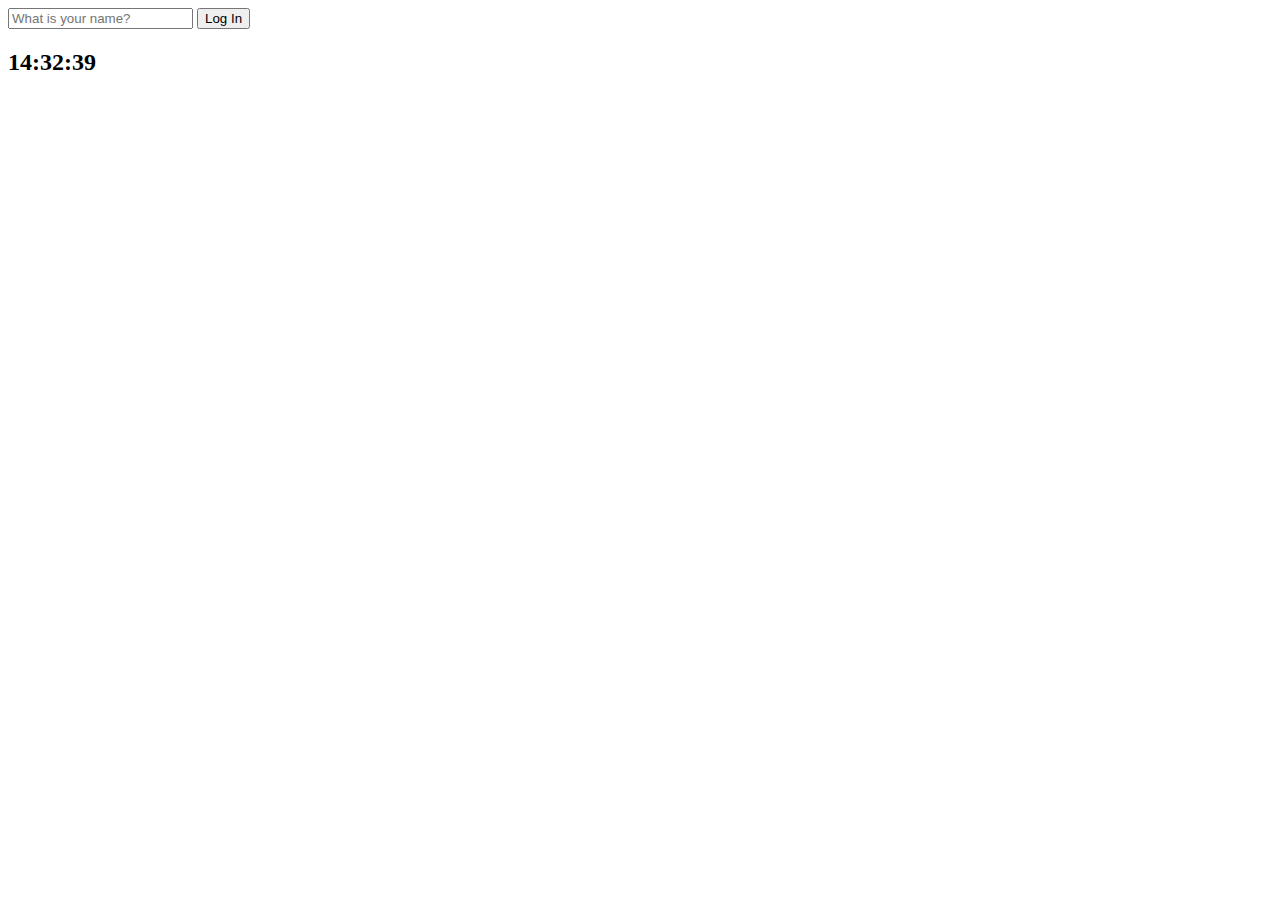
==== index.html @ d4268fd6 "시계생성" ====
<!DOCTYPE html>
<html lang="en">
<head>
    <meta charset="UTF-8">
    <meta http-equiv="X-UA-Compatible" content="IE=edge">
    <meta name="viewport" content="width=device-width, initial-scale=1.0">
    <link rel="stylesheet" href="css/style.css">
    <title>Momentum App</title>
</head>
<body>
    <form class="hidden" id="login-form">
        <input 
        required 
        maxlength="15"
        type="text" 
        placeholder="What is your name?"/>
        <button>Log In</button>
    </form>
    <h2 id="clock">00:00</h2>
    <h1 id="greeting" class="hidden"></h1>
    
    <script src="js/greeting.js"></script>
    <script src="js/clock.js"></script>
</body>
</html>
---- css/style.css ----
.hidden {
  display: none;
}
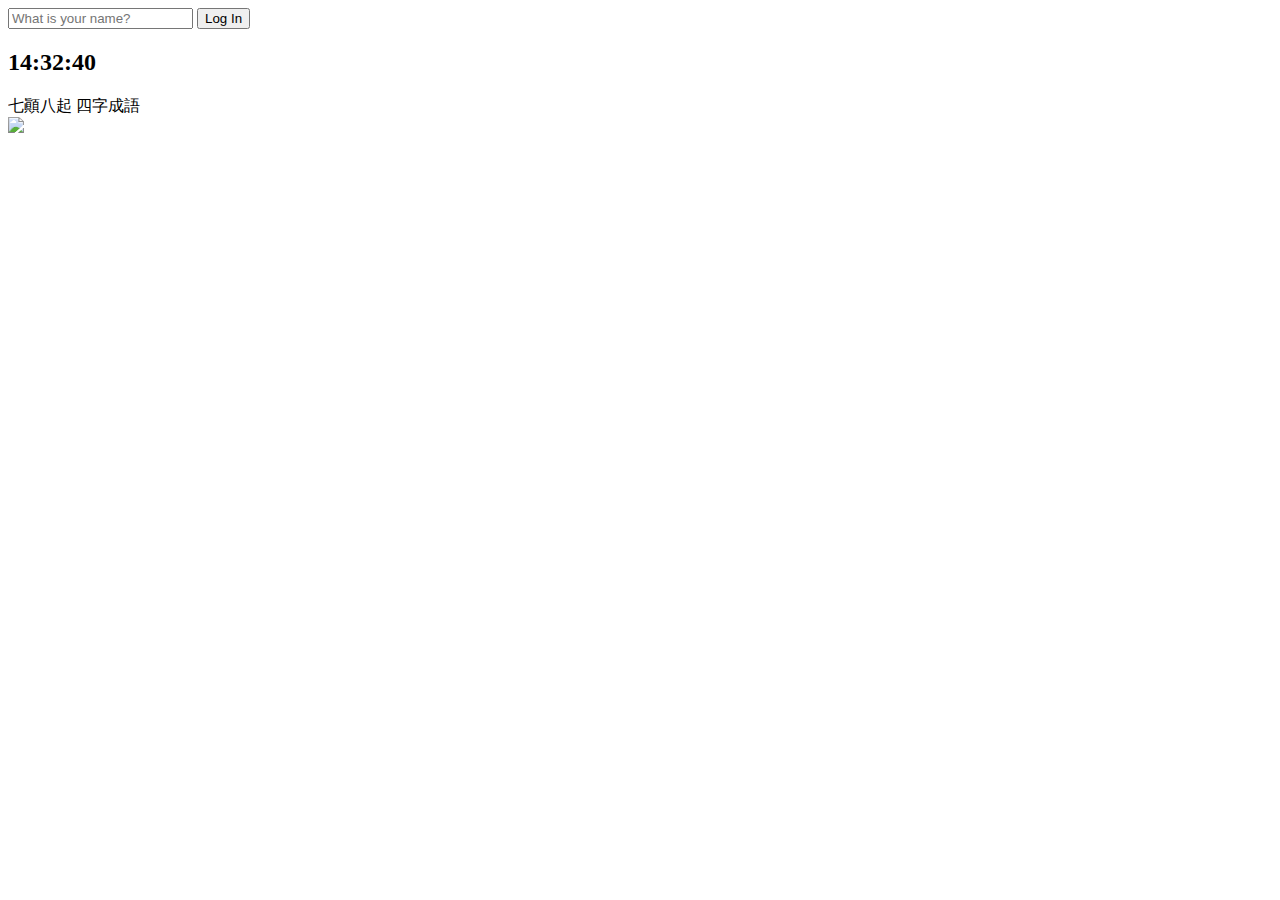
==== commit 65f5b3f7: "random background image 까지 완료" ====
--- a/index.html
+++ b/index.html
@@ -18,8 +18,13 @@
     </form>
     <h2 id="clock">00:00</h2>
     <h1 id="greeting" class="hidden"></h1>
-    
+    <div id="quote">
+        <span></span>
+        <span></span>
+    </div>
+    <script src="js/quotes.js"></script>
     <script src="js/greeting.js"></script>
     <script src="js/clock.js"></script>
+    <script src="js/background.js"></script>
 </body>
 </html>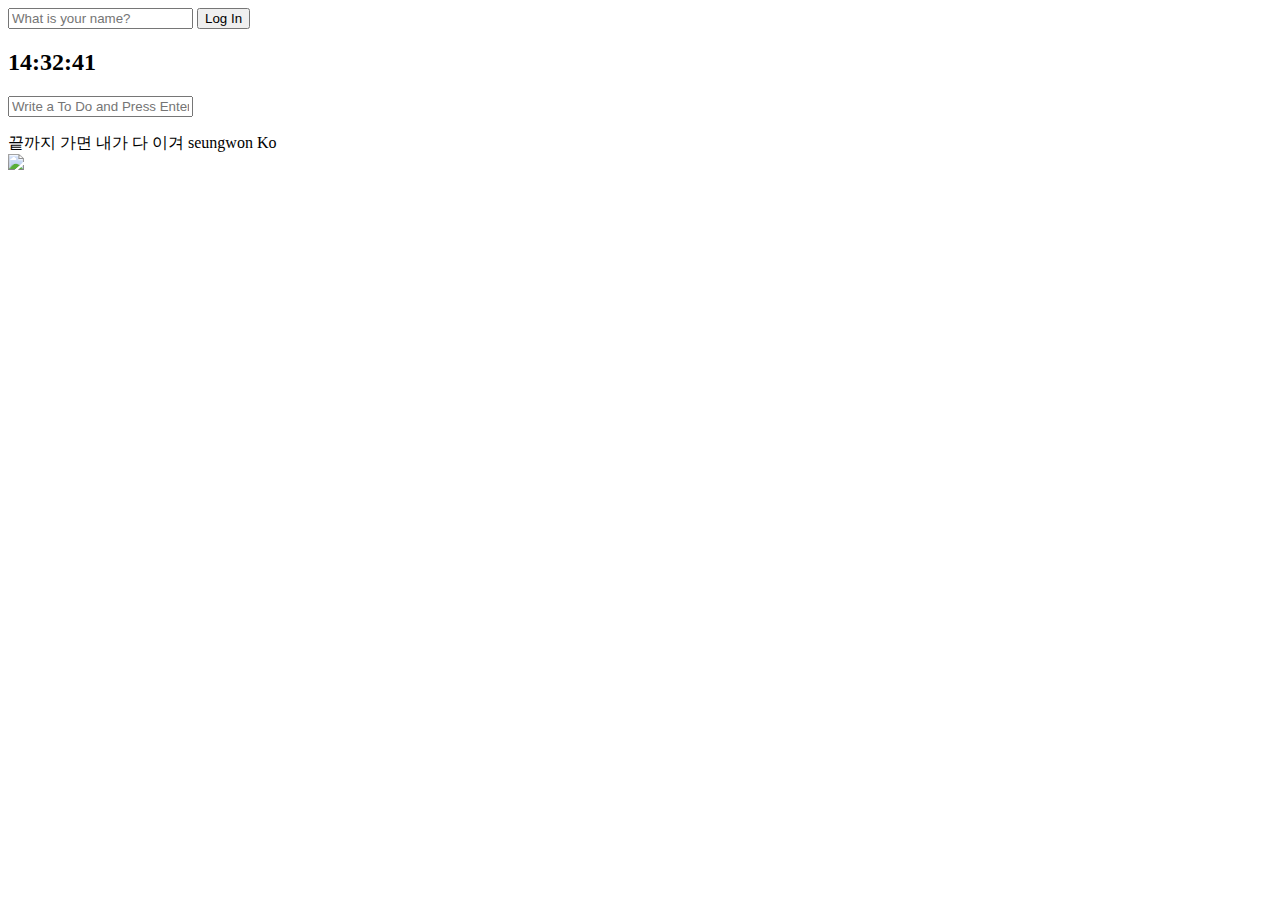
==== commit 76f0add5: "todo 리스트 추가 삭제" ====
--- a/index.html
+++ b/index.html
@@ -18,13 +18,22 @@
     </form>
     <h2 id="clock">00:00</h2>
     <h1 id="greeting" class="hidden"></h1>
+    <form id ="todo-form">
+        <input type="text" placeholder="Write a To Do and Press Enter" required>
+    </form>
+        <ul id="todo-list">
+        </ul>
+
     <div id="quote">
         <span></span>
         <span></span>
     </div>
+
+    <script src="js/todo.js"></script>
     <script src="js/quotes.js"></script>
     <script src="js/greeting.js"></script>
     <script src="js/clock.js"></script>
     <script src="js/background.js"></script>
+    <script src="js/weather.js"></script>
 </body>
 </html>--- a/css/style.css
+++ b/css/style.css
@@ -1,3 +1,3 @@
 .hidden {
   display: none;
-}+}
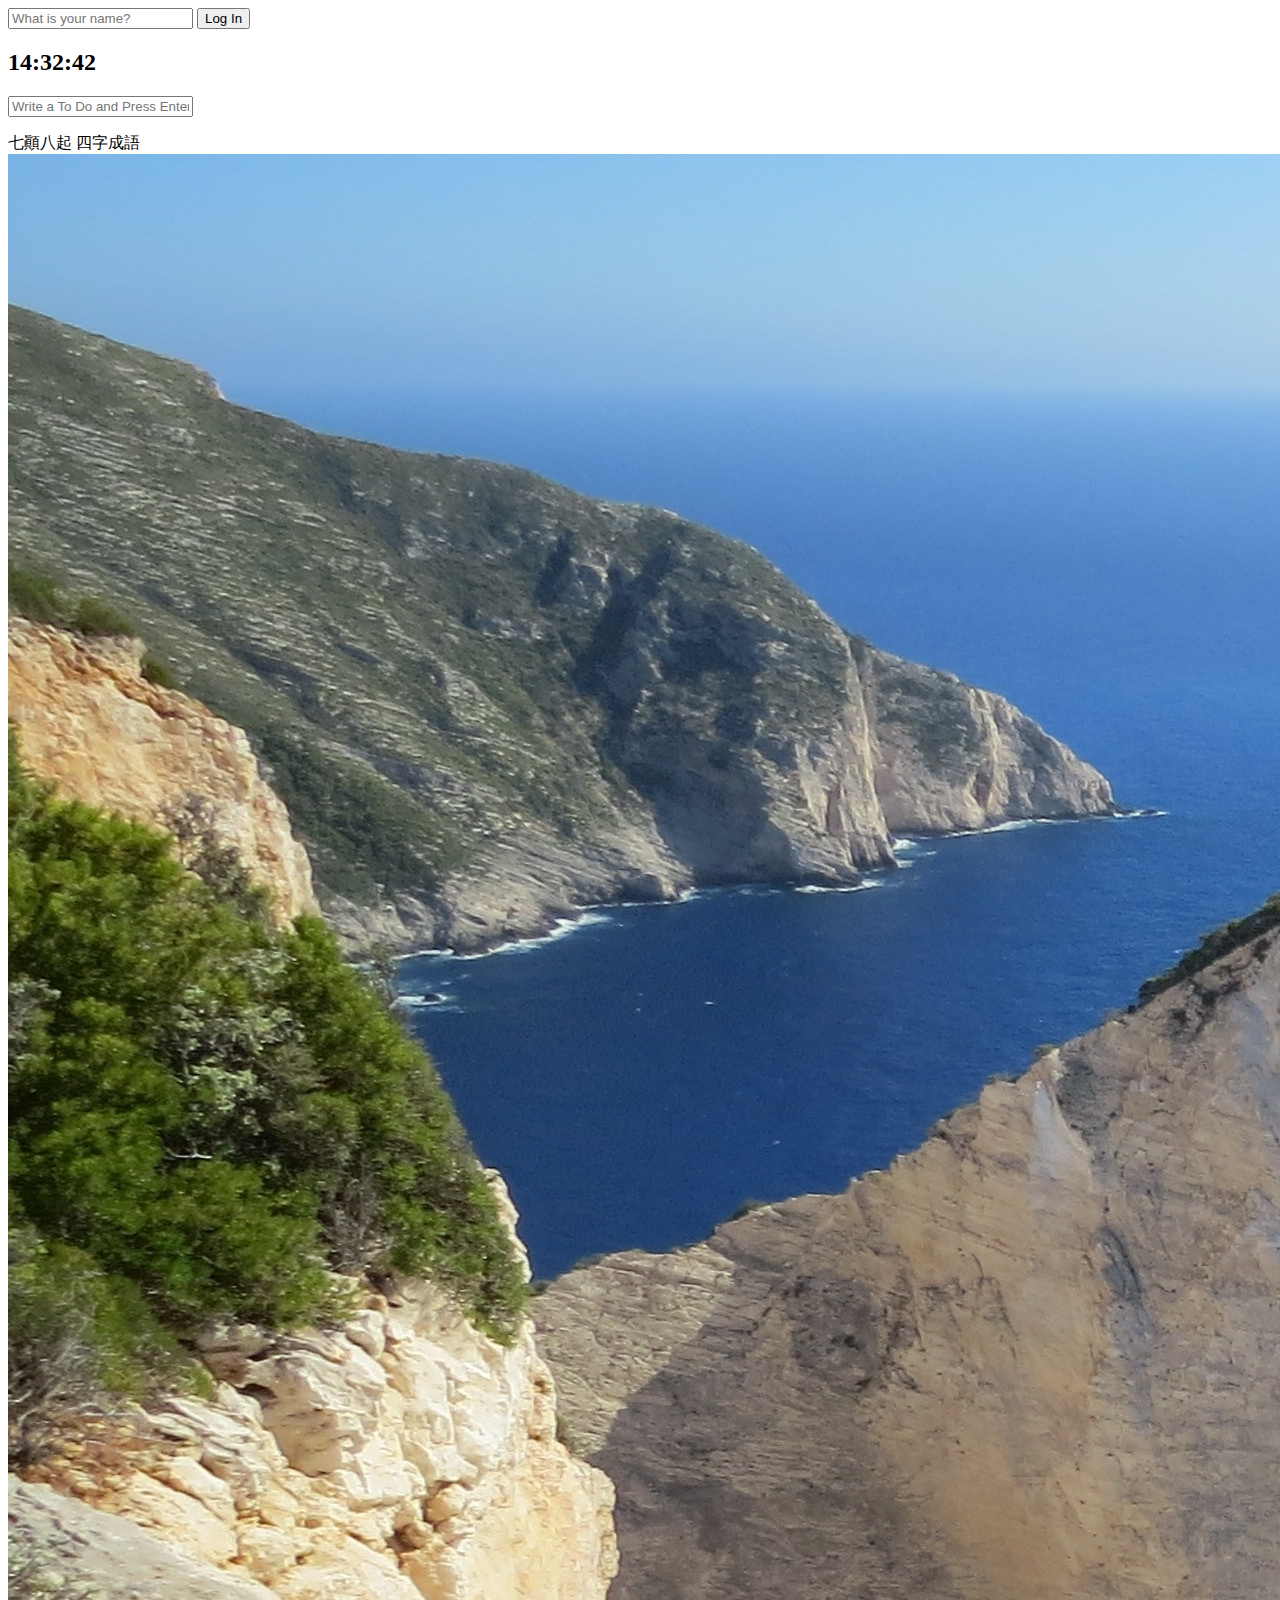
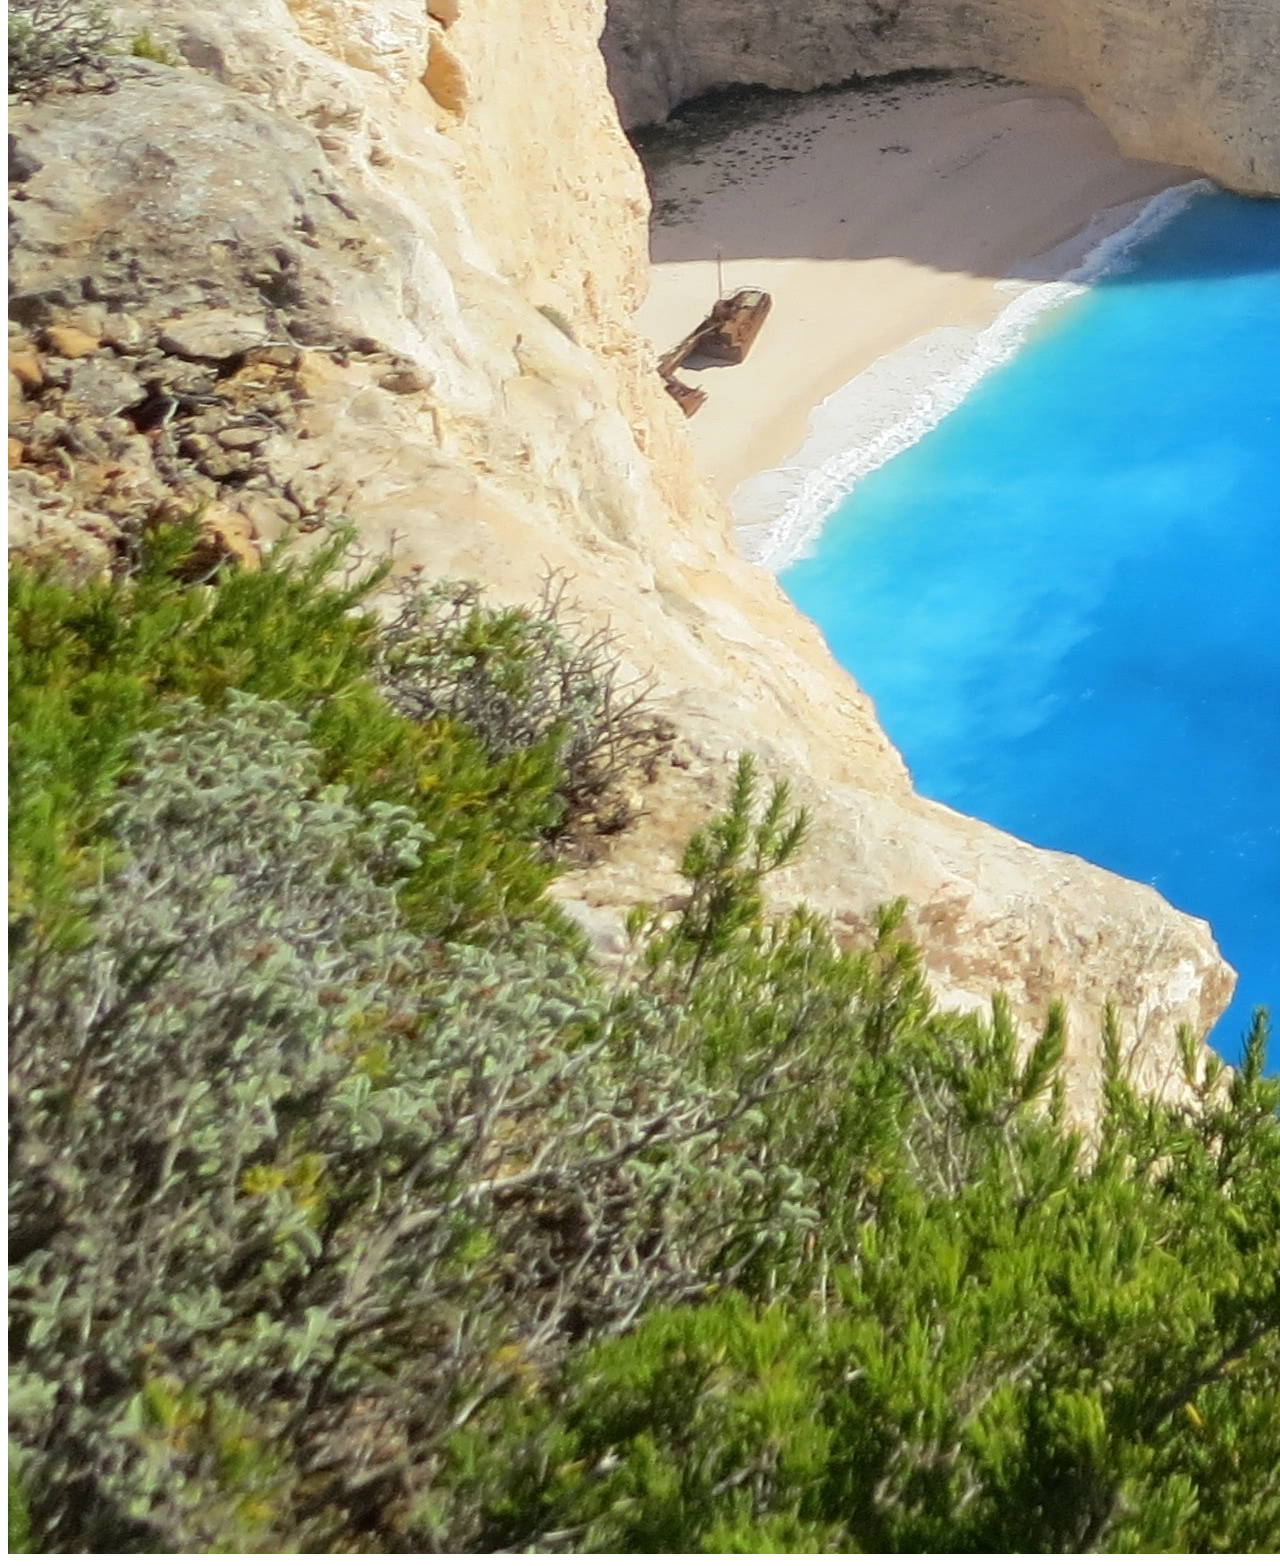
==== commit 010f9a62: "날씨, 온도, 위치 완료!" ====
--- a/index.html
+++ b/index.html
@@ -28,7 +28,12 @@
         <span></span>
         <span></span>
     </div>
+    <div id="weather">
+        <span></span>
+        <span></span>
+    </div>
 
+    <script src="js/weather.js"></script>
     <script src="js/todo.js"></script>
     <script src="js/quotes.js"></script>
     <script src="js/greeting.js"></script>
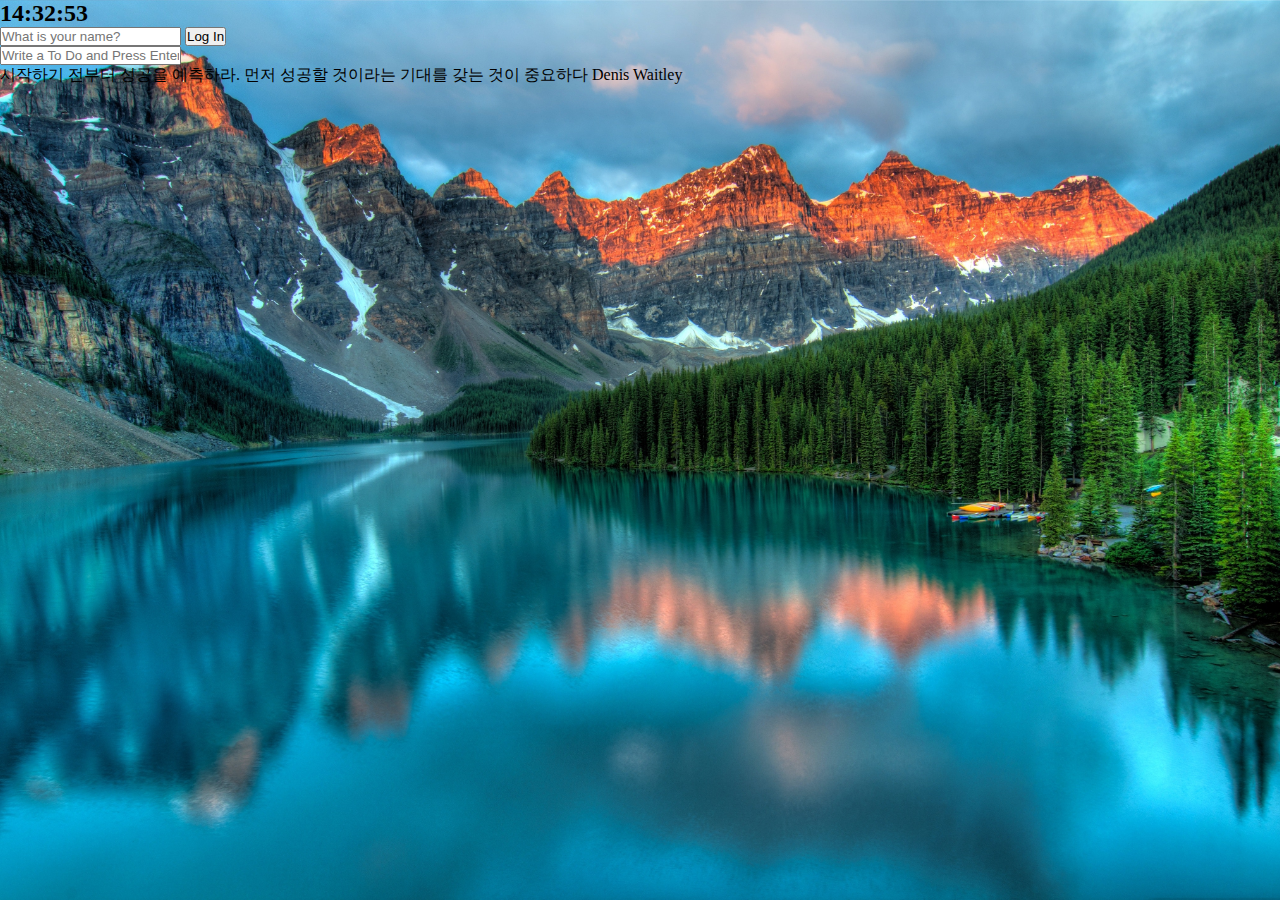
==== commit a141b5be: "배경화면 완료" ====
--- a/index.html
+++ b/index.html
@@ -8,6 +8,8 @@
     <title>Momentum App</title>
 </head>
 <body>
+    <div id="bgImg">
+    <h2 id="clock">00:00</h2>
     <form class="hidden" id="login-form">
         <input 
         required 
@@ -16,7 +18,6 @@
         placeholder="What is your name?"/>
         <button>Log In</button>
     </form>
-    <h2 id="clock">00:00</h2>
     <h1 id="greeting" class="hidden"></h1>
     <form id ="todo-form">
         <input type="text" placeholder="Write a To Do and Press Enter" required>
@@ -32,13 +33,12 @@
         <span></span>
         <span></span>
     </div>
-
     <script src="js/weather.js"></script>
     <script src="js/todo.js"></script>
     <script src="js/quotes.js"></script>
     <script src="js/greeting.js"></script>
     <script src="js/clock.js"></script>
     <script src="js/background.js"></script>
-    <script src="js/weather.js"></script>
+</div>
 </body>
 </html>--- a/css/style.css
+++ b/css/style.css
@@ -1,3 +1,16 @@
 .hidden {
   display: none;
 }
+
+#bgImg {
+  background-image: none;
+  background-repeat: none;
+  background-position: center;
+  background-size: cover;
+  min-height: 100vh;
+}
+
+* {
+  margin: 0;
+  padding: 0;
+}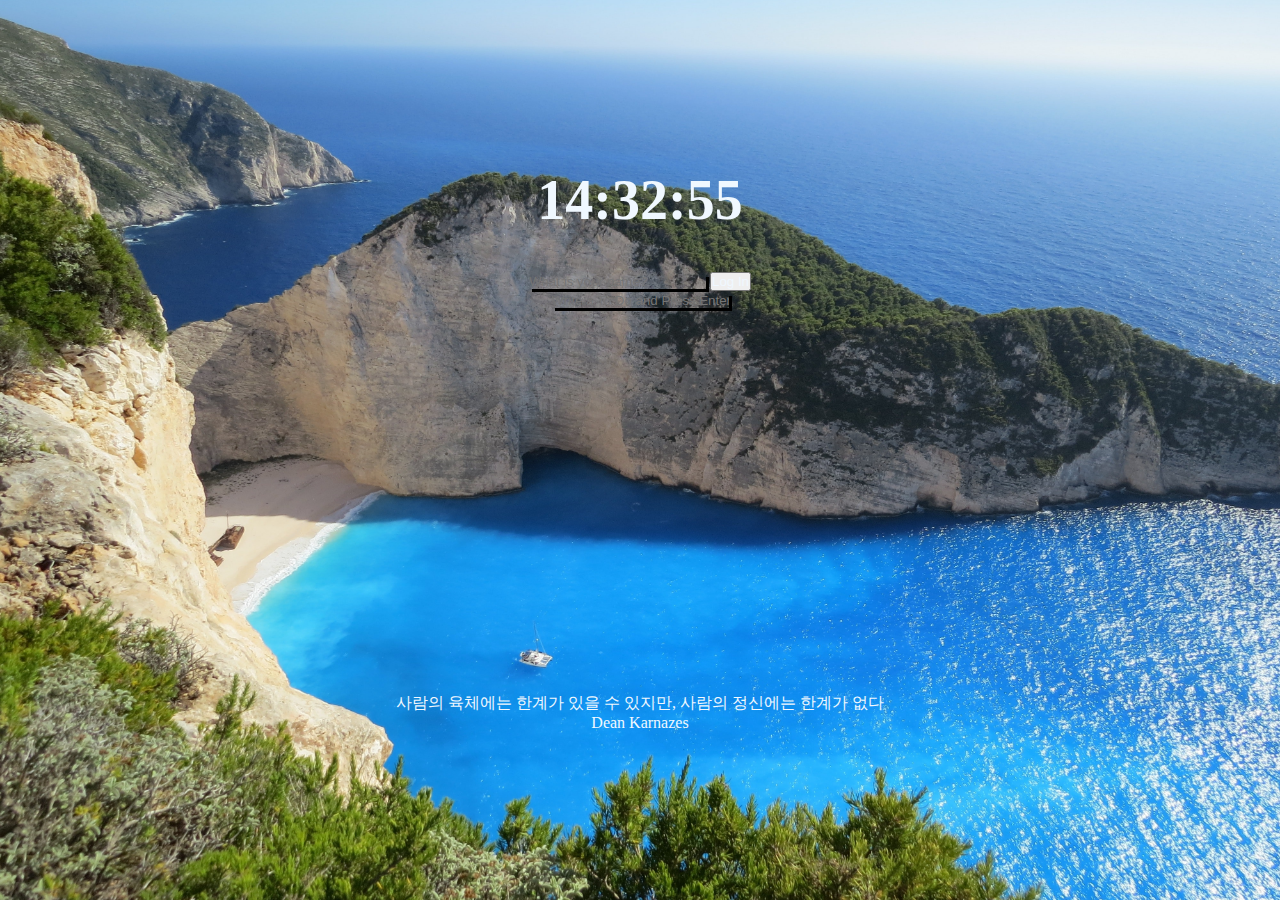
==== commit b8d28f42: "input, weather빼고 끝" ====
--- a/index.html
+++ b/index.html
@@ -5,10 +5,11 @@
     <meta http-equiv="X-UA-Compatible" content="IE=edge">
     <meta name="viewport" content="width=device-width, initial-scale=1.0">
     <link rel="stylesheet" href="css/style.css">
-    <title>Momentum App</title>
+    <title>TODO</title>
 </head>
 <body>
     <div id="bgImg">
+        <div id="content">
     <h2 id="clock">00:00</h2>
     <form class="hidden" id="login-form">
         <input 
@@ -26,7 +27,7 @@
         </ul>
 
     <div id="quote">
-        <span></span>
+        <span></span><br>
         <span></span>
     </div>
     <div id="weather">
@@ -39,6 +40,7 @@
     <script src="js/greeting.js"></script>
     <script src="js/clock.js"></script>
     <script src="js/background.js"></script>
+    </div>
 </div>
 </body>
 </html>--- a/css/style.css
+++ b/css/style.css
@@ -8,9 +8,37 @@
   background-position: center;
   background-size: cover;
   min-height: 100vh;
+
+  display: flex;
+  align-items: center;
 }
 
 * {
   margin: 0;
   padding: 0;
+  color: aliceblue;
+}
+
+input{
+  border: 1px;
+  background: transparent;
+  box-shadow: 3px 3px black;
+}
+
+#content{
+  margin: auto;
+  text-align: center;
+}
+
+#todo-list{
+  list-style-type: none;
+}
+
+#clock{
+  font-size: 350%;
+  margin-bottom: 40px;
+}
+
+#quote{
+  margin-top: 30vw;
 }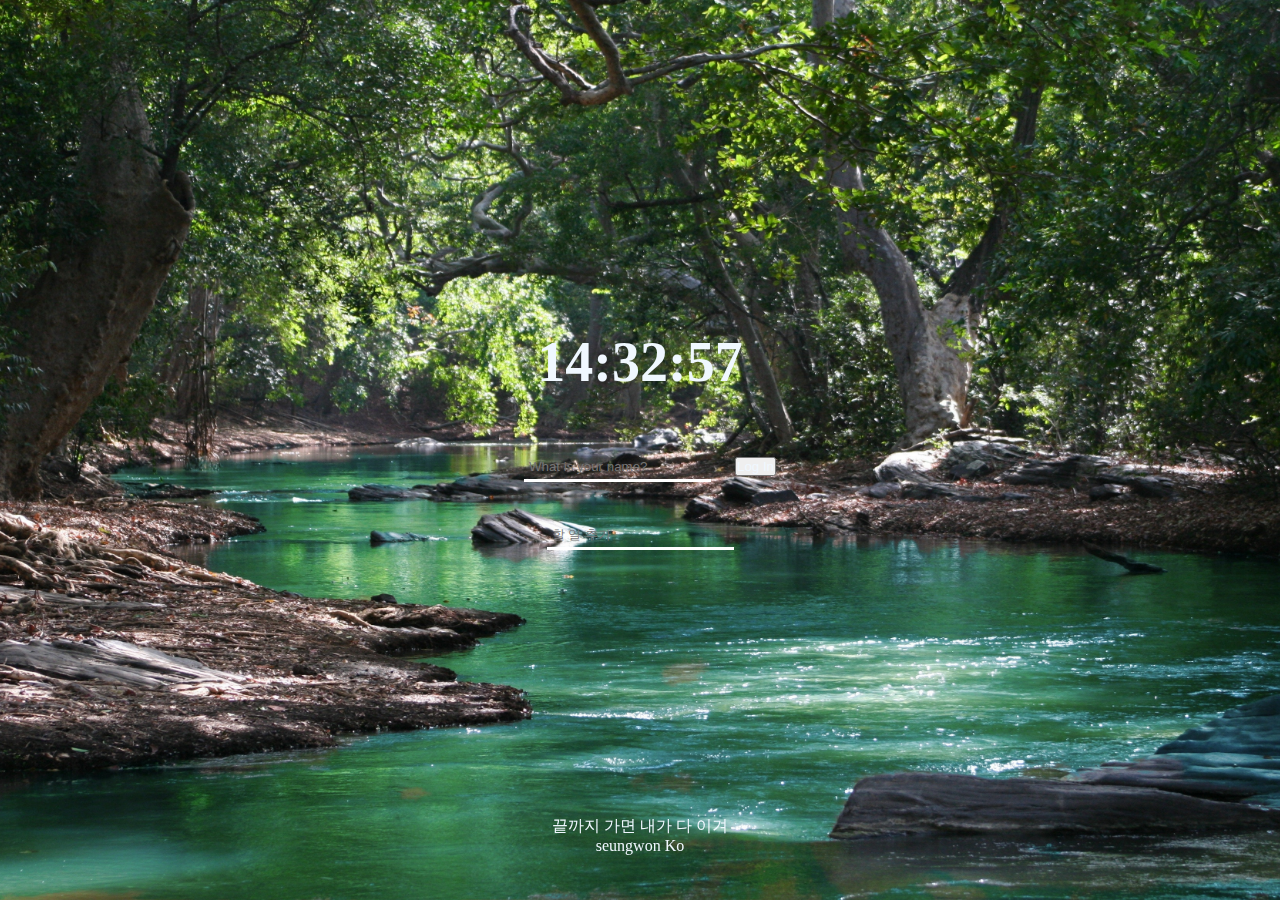
==== commit 59ef0e92: "완료git add ." ====
--- a/index.html
+++ b/index.html
@@ -21,7 +21,7 @@
     </form>
     <h1 id="greeting" class="hidden"></h1>
     <form id ="todo-form">
-        <input type="text" placeholder="Write a To Do and Press Enter" required>
+        <input type="text" placeholder="할 일 추가" required>
     </form>
         <ul id="todo-list">
         </ul>
--- a/css/style.css
+++ b/css/style.css
@@ -20,9 +20,15 @@
 }
 
 input{
-  border: 1px;
   background: transparent;
-  box-shadow: 3px 3px black;
+  border: none;
+  border-bottom: 3px solid#ffffff;
+  padding: 5px;
+  margin: 20px;
+}
+
+input:hover{
+  transform:scale(1.1);
 }
 
 #content{
@@ -40,5 +46,21 @@
 }
 
 #quote{
-  margin-top: 30vw;
+  position: fixed;
+  text-align: center;
+  bottom: 5%;
+  left: 50%;
+  transform: translate(-50%);
+}
+
+#weather{
+  position: absolute;
+  right: 3%;
+  top: 3%;
+}
+
+li>button{
+  background: transparent;
+  color: red;
+  border: none;
 }